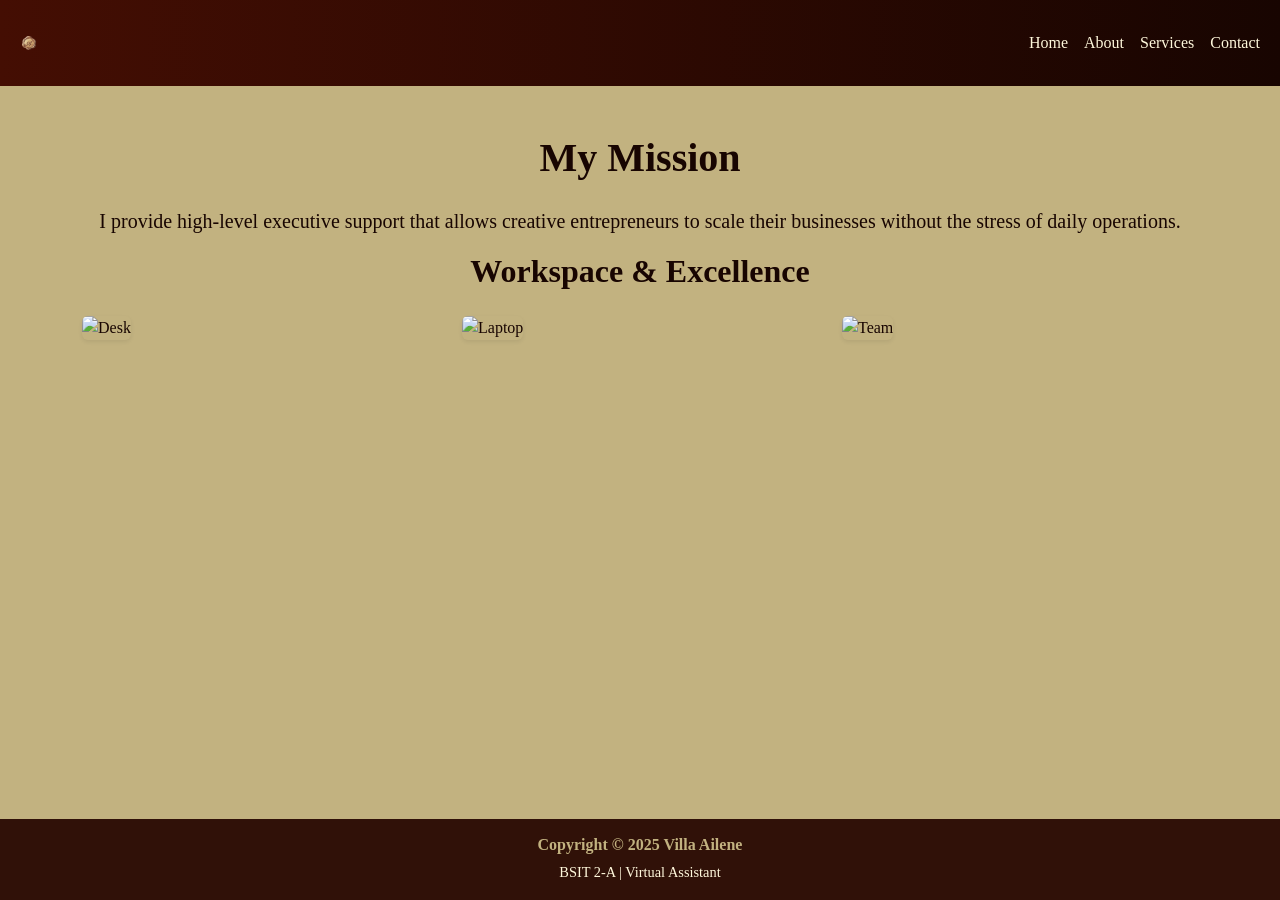
==== about.html @ b61763fe "Add files via upload" ====
<!DOCTYPE html>
<html lang="en">
<head>
    <meta name="viewport" content="width=device-width, initial-scale=1.0">
    <meta charset="UTF-8">
    <title>About Us - Villa Ailene</title>
    <link href="https://cdn.jsdelivr.net/npm/bootstrap@5.3.0/dist/css/bootstrap.min.css" rel="stylesheet">
    <link href="style.css" rel="stylesheet">
</head>
<body>
    <!-- Navbar -->
<nav class="navbar navbar-expand-lg navbar-dark bg-primary">
  <div class="container-fluid">
    <a class="navbar-brand fw-bold" href="index.html">
      <img src="logo.png" alt="Ailene Logo" class="logo-img">
    </a>
    <button class="navbar-toggler" type="button" data-bs-toggle="collapse" 
            data-bs-target="#navbarNav" aria-controls="navbarNav" aria-expanded="false" 
            aria-label="Toggle navigation">
      <span class="navbar-toggler-icon"></span>
    </button>
    <div class="collapse navbar-collapse" id="navbarNav">
      <ul class="navbar-nav ms-auto">
        <li class="nav-item"><a class="nav-link active" href="index.html">Home</a></li>
        <li class="nav-item"><a class="nav-link" href="about.html">About</a></li>
        <li class="nav-item"><a class="nav-link" href="services.html">Services</a></li>
        <li class="nav-item"><a class="nav-link" href="contact.html">Contact</a></li>
      </ul>
    </div>
  </div>
</nav>

    <div class="app-wrapper py-5">
        <div class="container">
            <h1 class="text-center fw-bold mb-4">My Mission</h1>
            <p class="text-center lead">I provide high-level executive support that allows creative entrepreneurs to scale their businesses without the stress of daily operations.</p>
            
            <h2 class="text-center fw-bold mb-4">Workspace & Excellence</h2>
            <div class="row g-4">
                <div class="col-md-4">
                    <img src="https://images.unsplash.com/photo-1499750310107-5fef28a66643?auto=format&fit=crop&q=80&w=400" class="img-fluid rounded shadow-sm" alt="Desk">
                </div>
                <div class="col-md-4">
                    <img src="https://images.unsplash.com/photo-1486312338219-ce68d2c6f44d?auto=format&fit=crop&q=80&w=400" class="img-fluid rounded shadow-sm" alt="Laptop">
                </div>
                <div class="col-md-4">
                    <img src="https://images.unsplash.com/photo-1522202176988-66273c2fd55f?auto=format&fit=crop&q=80&w=400" class="img-fluid rounded shadow-sm" alt="Team">
                </div>
            </div>
        </div>
    </div>

    <!-- Footer -->
    <footer class="footer mt-auto py-3 bg-dark text-white text-center">
        <div class="container">
            <h5 class="fw-bold">Copyright &copy; 2025 Villa Ailene</h5>
            <p class="mb-0">BSIT 2-A | Virtual Assistant </p>
        </div>
    </footer>
</body>
<script src="https://cdn.jsdelivr.net/npm/bootstrap@5.3.0/dist/js/bootstrap.bundle.min.js"></script>
</html>
---- style.css ----
/* 🔹 GENERAL STYLES */
body {
    font-family: 'Poppins';
    margin: 0;
    display: flex;
    flex-direction: column;
    min-height: 100vh;
    padding: 0;  
    background: #C2B280; 
    color: #180501;
}

/* 🔹 NAVBAR */
.navbar {
    background: linear-gradient(90deg, #440E03, #180501);
}
.navbar-brand {
    font-family: 'Merriweather';
    color: #C2B280  !important;
    font-size: 1.5rem;
}
.nav-link {
    color: #FFF8DC  !important;
    transition: color 0.3s ease;
}
.nav-link:hover {
    color: #C2B280  !important;
}

/* Logo image inside navbar */
.navbar-brand img {
  height: 100%;        /* controls vertical size */
  width: auto;         /* keeps proportions */
  max-height: 60px;
  display: block;
  margin-right: 8px;   /* spacing from nav links */
  border-radius: 6px;  /* optional: rounded corners */
}

/* Adjust for smaller screens */
@media (max-width: 768px) {
  .navbar-brand img {
    height: 30px;      /* smaller logo on mobile */
  }
}


/* 🔹 HERO SECTION (used in index.html) */
.hero {
    height: 90vh;
    background: linear-gradient(rgba(68, 14, 3, 0.8), rgba(24, 5, 1, 0.9)),
                url('https://images.unsplash.com/photo-1498050108023-c5249f4df085?auto=format&fit=crop&q=80&w=1600') no-repeat center center/cover;
}
.hero h1, .hero p {

    color: #C2B280;
}
/* 🔹 Explore Services Button */
.btn-light {
    background-color: #C2B280; /* Beige background */
    color: #440E03;            /* Dark brown text */
    font-weight: bold;
    border-radius: 30px;
    padding: 12px 25px;
    transition: all 0.3s ease;
}

.btn-light:hover {
    background-color: #440E03; /* Dark brown hover */
    color: #FFF8DC;            /* Cream text */
}

/* 🔹 GLASS CARD (used in forms and services) */
.glass-card {
    background: rgba(194, 178, 128, 0.2); /* Transparent beige overlay (#C2B280) */
    border-radius: 15px;
    backdrop-filter: blur(10px);
    box-shadow: 0 4px 20px rgba(24, 5, 1, 0.3); /* Shadow using darkest brown (#180501) */
    transition: transform 0.3s ease, box-shadow 0.3s ease;
}
.glass-card:hover {
    transform: translateY(-8px);
    box-shadow: 0 8px 30px rgba(68, 14, 3, 0.5); /* Shadow using deep brown (#440E03) */
}

/* 🔹 SERVICE IMAGES */
.service-img {
    width: 80px;
    max-height: 80px;
    object-fit: cover;
    border-radius: 10px;
    border: 2px solid #C2B280; /* Beige border */
}

/* 🔹 SOCIAL ICONS */
.icons a {
    font-size: 2rem;
    margin: 0 10px;
    color: #440E03; /* Deep brown icons */
    transition: color 0.3s ease;
}
.icons a:hover {
    color: #C2B280; /* Beige hover */
}

.calendar-img {
    width: 100%;
    max-height: 300px;
    object-fit: cover;
    border-radius: 10px;
    border: 2px solid #C2B280; /* Beige border */
}
.email-page {
    background-color: #C2B280;
    color: #180501;
}
.email-page h1 {
    font-weight: 800;
    color: #1f2d3d;
}

.email-page p {
    color: #555;
    line-height: 1.6;
}
.email-page .card {
    border: none;
    border-radius: 18px;
    padding: 25px;
    background: #ffffff;
    box-shadow: 0 8px 25px rgba(0,0,0,0.08);
    transition: all 0.3s ease;
}

.email-page .card:hover {
    transform: translateY(-4px);
    box-shadow: 0 12px 35px rgba(0,0,0,0.12);
}
.email-page h3 {
    font-weight: 700;
    margin-bottom: 15px;
    color: #0d6efd;
}

.email-page p.text-muted {
    font-size: 0.9rem;
}
.email-page img {
    width: 100%;
    max-width: 100%;
    border-radius: 15px;
    transition: 0.3s ease;
    margin-top: 10px;
}

.email-page img:hover {
    transform: scale(1.02);
    box-shadow: 0 10px 25px rgba(0,0,0,0.2);
}

.email-page .img-caption {
    font-size: 0.85rem;
    color: #777;
    margin-top: 10px;
}

.email-page .email-sample {
    background: #d28941;
    padding: 15px;
    border-left: 5px solid #0d6efd;
    border-radius: 10px;
    margin-bottom: 15px;
}
.email-page .btn-primary {
    border-radius: 25px;
    padding: 10px 22px;
    transition: 0.3s ease;
}

.email-page .btn-primary:hover {
    transform: translateY(-2px);
}
.email-page .tools {
    font-size: 0.95rem;
    color: #444;
}
.email-page .container {
    padding-top: 30px;
    padding-bottom: 30px;
}
/* 🔹 Send Message Button */
.btn-primary {
    background-color: #C2B280; /* Beige background */
    color: #440E03;            /* Dark brown text */
    font-weight: bold;
    border-radius: 30px;
    padding: 12px 25px;
    border: none;
    transition: all 0.3s ease;
}

.btn-primary:hover {
    background-color: #440E03; /* Dark brown hover */
    color: #FFF8DC;            /* Cream text */
}



/* 🔹 FOOTER */
.footer {
    background-color: #301108 !important; /* Deep brown background */
    color: #FFF8DC !important;            /* Cream text color */
    text-align: center;
    padding: 20px 0;
}

/* Footer heading */
.footer h5 {
    font-size: 1rem;
    font-weight: bold;
    color: #C2B280; /* Beige accent */
}

/* Footer paragraph */
.footer p {
    font-size: 0.9rem;
    margin: 0;
    color: #FFF8DC; /* Cream text */  
}
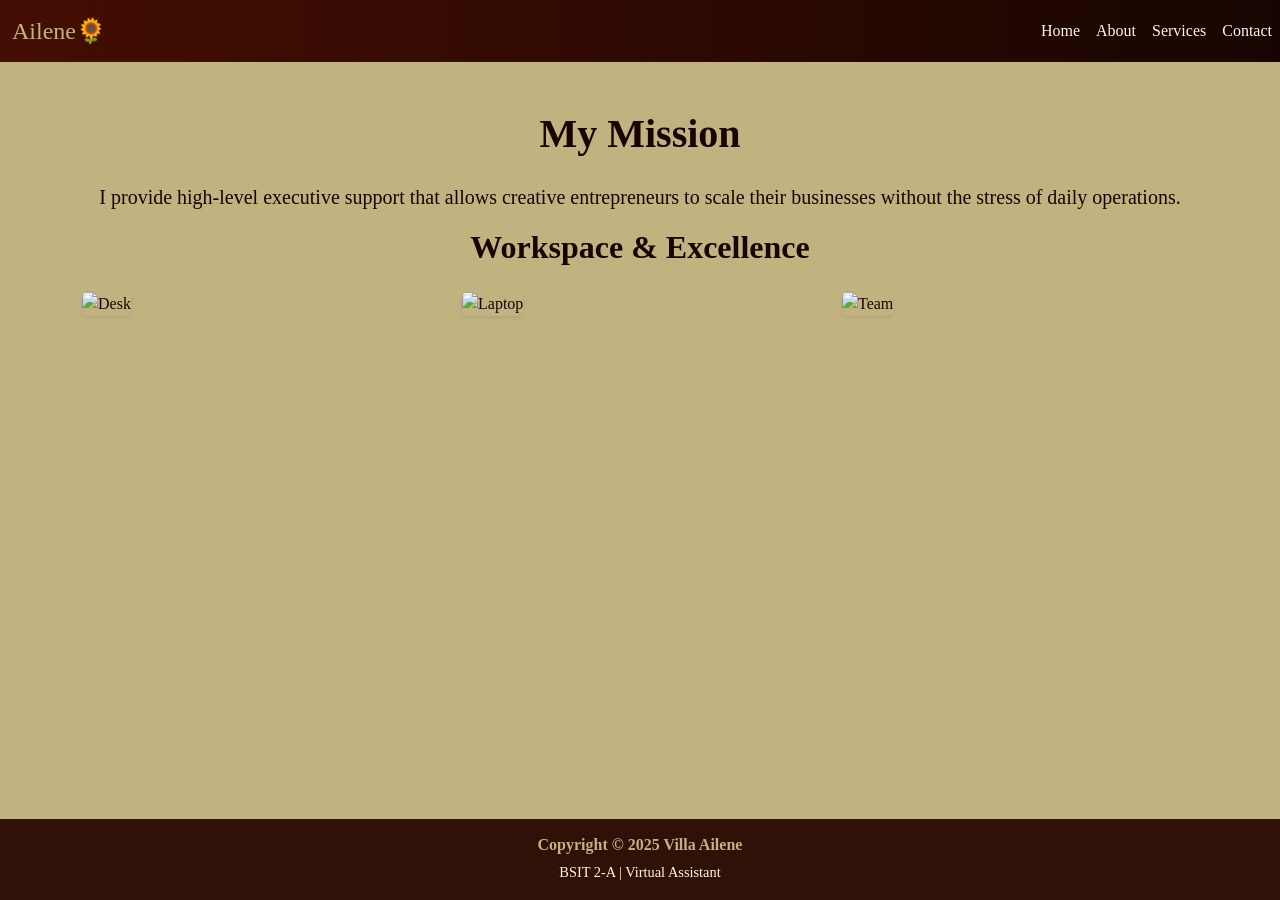
==== commit 4c9983cf: "Update about.html" ====
--- a/about.html
+++ b/about.html
@@ -8,12 +8,13 @@
     <link href="style.css" rel="stylesheet">
 </head>
 <body>
-    <!-- Navbar -->
+   <!-- Navbar -->
 <nav class="navbar navbar-expand-lg navbar-dark bg-primary">
   <div class="container-fluid">
-    <a class="navbar-brand fw-bold" href="index.html">
-      <img src="logo.png" alt="Ailene Logo" class="logo-img">
+    <a class="navbar-brand d-flex align-items-center" href="index.html">
+      <span class="brand-text">Ailene🌻</span>
     </a>
+  </div>
     <button class="navbar-toggler" type="button" data-bs-toggle="collapse" 
             data-bs-target="#navbarNav" aria-controls="navbarNav" aria-expanded="false" 
             aria-label="Toggle navigation">
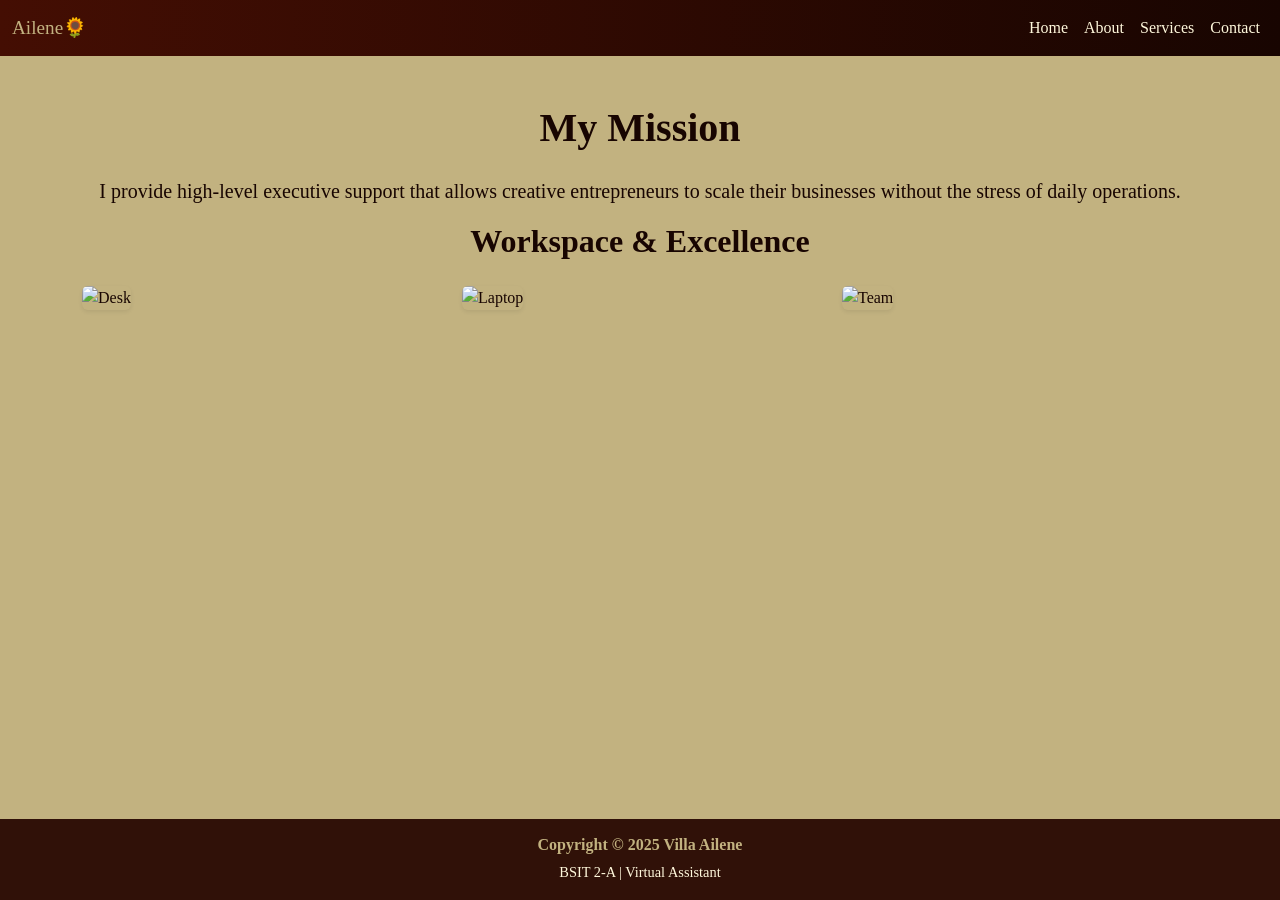
==== commit d3799e46: "Update about.html" ====
--- a/about.html
+++ b/about.html
@@ -11,15 +11,19 @@
    <!-- Navbar -->
 <nav class="navbar navbar-expand-lg navbar-dark bg-primary">
   <div class="container-fluid">
-    <a class="navbar-brand d-flex align-items-center" href="index.html">
-      <span class="brand-text">Ailene🌻</span>
+    <!-- Text Logo -->
+    <a class="navbar-brand" href="index.html">
+      Ailene🌻
     </a>
-  </div>
+
+    <!-- Toggler -->
     <button class="navbar-toggler" type="button" data-bs-toggle="collapse" 
             data-bs-target="#navbarNav" aria-controls="navbarNav" aria-expanded="false" 
             aria-label="Toggle navigation">
       <span class="navbar-toggler-icon"></span>
     </button>
+
+    <!-- Menu aligned right -->
     <div class="collapse navbar-collapse" id="navbarNav">
       <ul class="navbar-nav ms-auto">
         <li class="nav-item"><a class="nav-link active" href="index.html">Home</a></li>
--- a/style.css
+++ b/style.css
@@ -17,7 +17,7 @@
 .navbar-brand {
     font-family: 'Merriweather';
     color: #C2B280  !important;
-    font-size: 1.5rem;
+    font-size: 1.2rem;
 }
 .nav-link {
     color: #FFF8DC  !important;
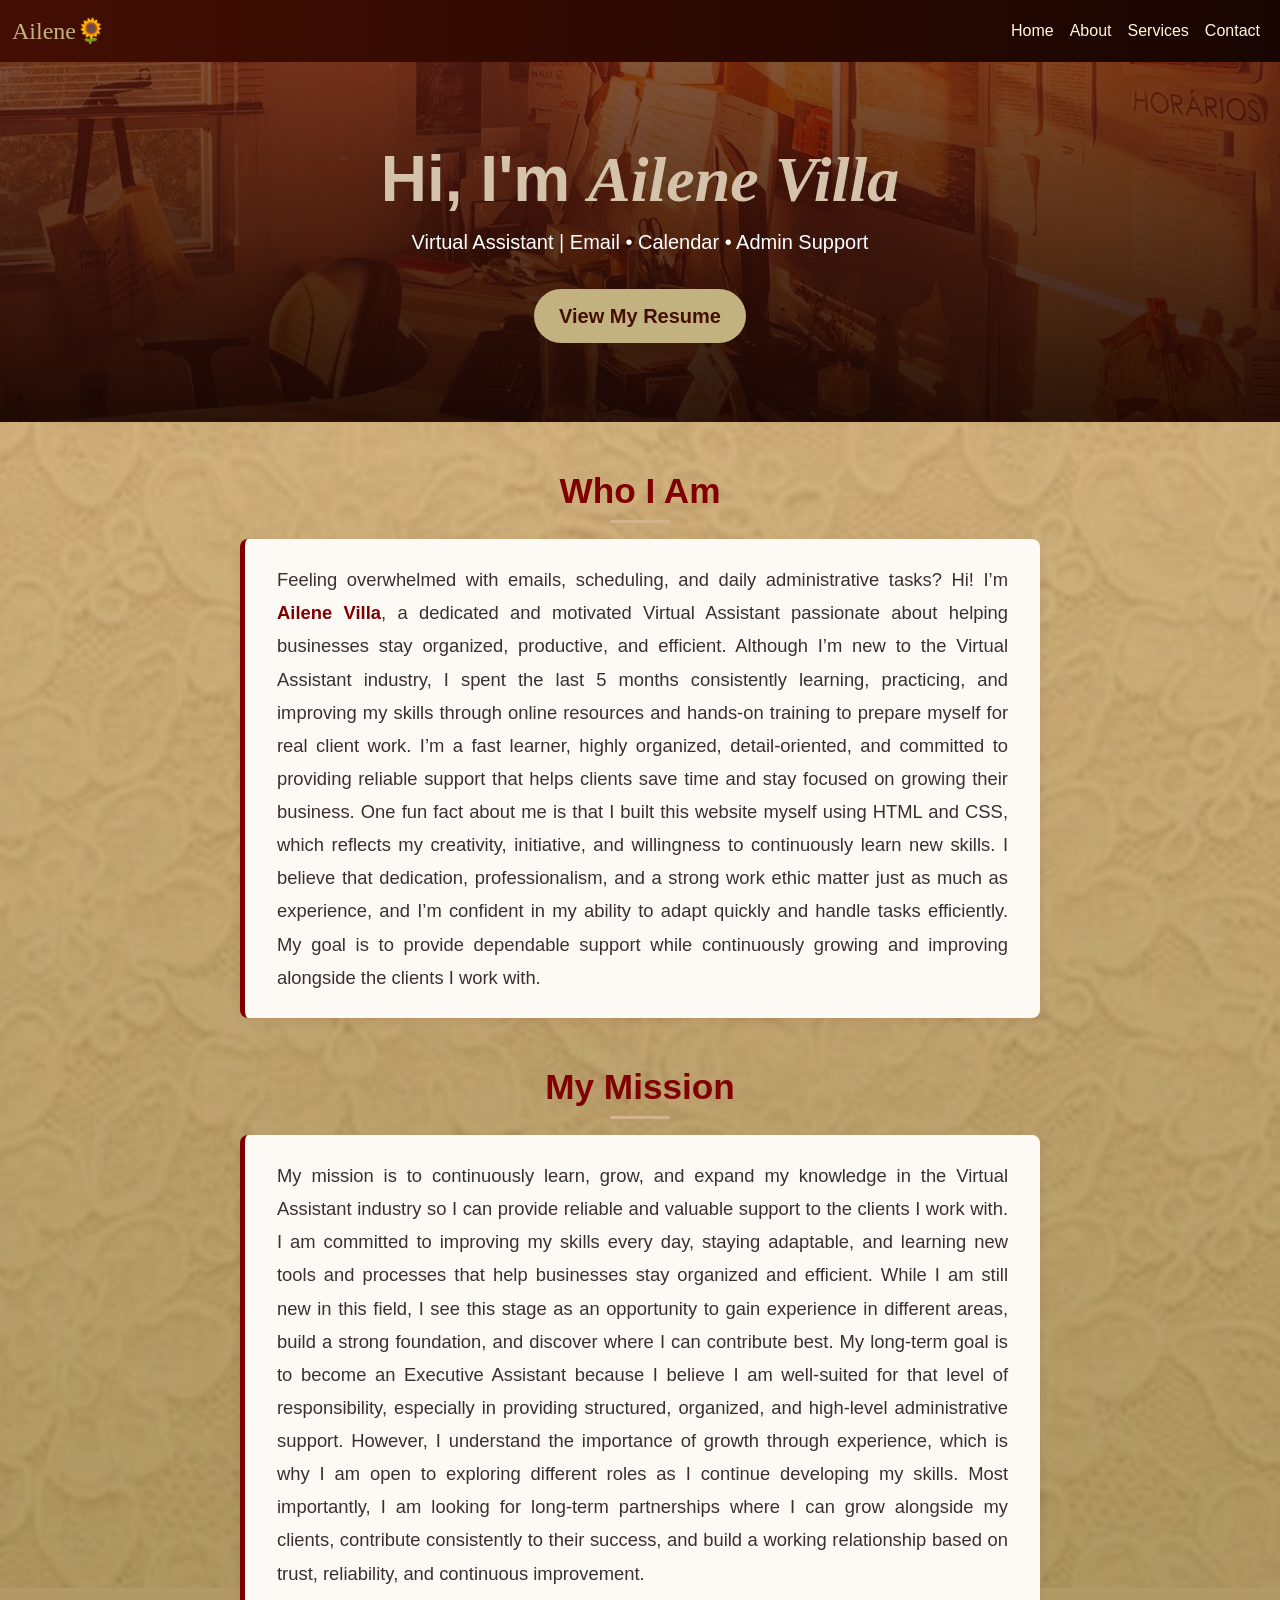
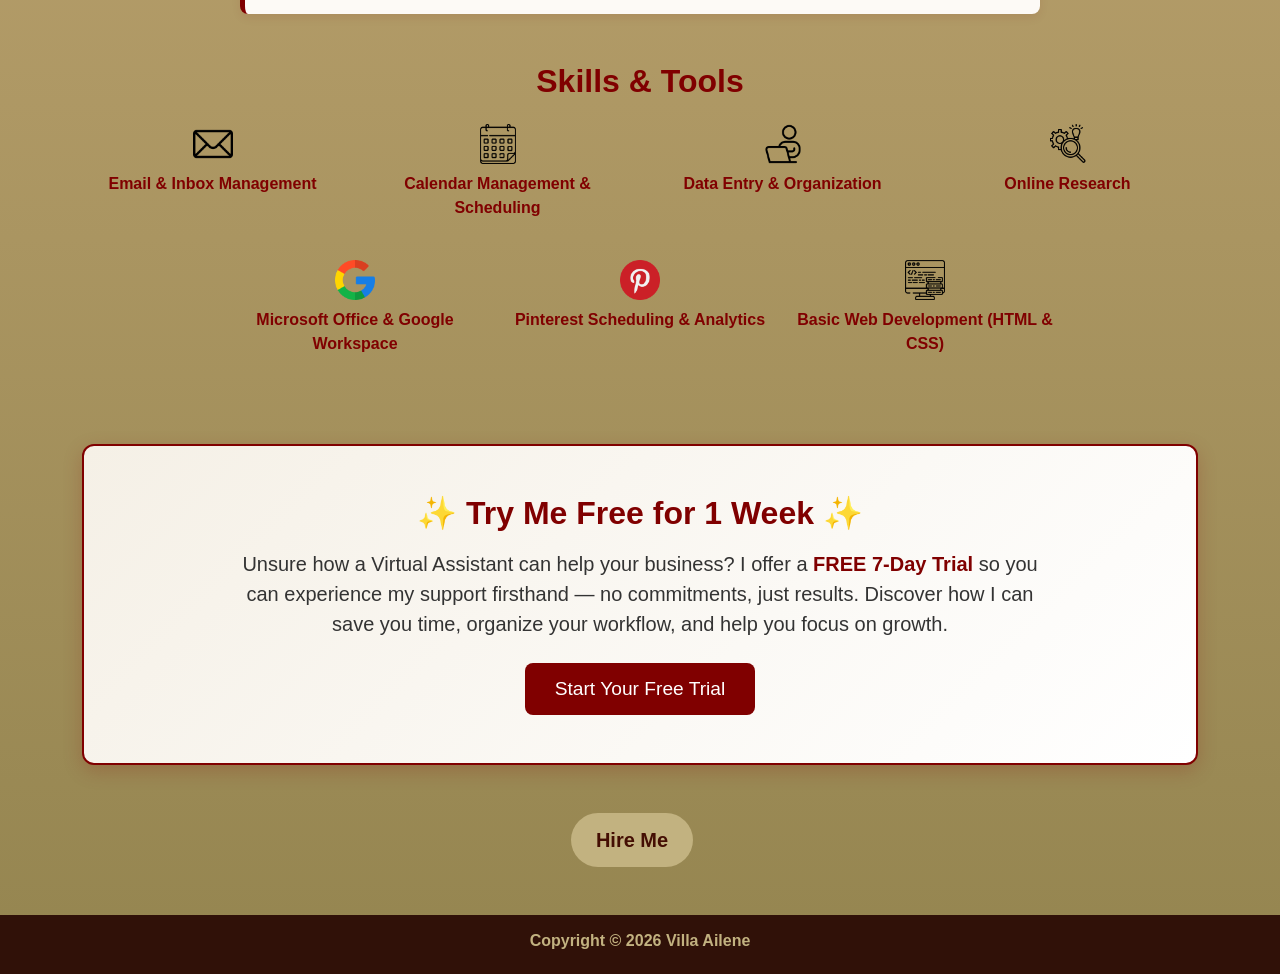
==== commit 3360ccf9: "Add files via upload" ====
--- a/about.html
+++ b/about.html
@@ -1,29 +1,25 @@
 <!DOCTYPE html>
 <html lang="en">
 <head>
-    <meta name="viewport" content="width=device-width, initial-scale=1.0">
-    <meta charset="UTF-8">
-    <title>About Us - Villa Ailene</title>
-    <link href="https://cdn.jsdelivr.net/npm/bootstrap@5.3.0/dist/css/bootstrap.min.css" rel="stylesheet">
-    <link href="style.css" rel="stylesheet">
+  <meta charset="UTF-8">  
+  <meta name="viewport" content="width=device-width, initial-scale=1.0">
+  <title>Villa Ailene | About</title>
+  <link href="https://cdn.jsdelivr.net/npm/bootstrap@5.3.0/dist/css/bootstrap.min.css" rel="stylesheet">
+  <link href="style.css" rel="stylesheet">
 </head>
 <body>
-   <!-- Navbar -->
+
+<!-- Navbar -->
 <nav class="navbar navbar-expand-lg navbar-dark bg-primary">
   <div class="container-fluid">
-    <!-- Text Logo -->
-    <a class="navbar-brand" href="index.html">
-      Ailene🌻
+    <a class="navbar-brand d-flex align-items-center" href="index.html">
+      <span class="brand-text">Ailene🌻</span>
     </a>
-
-    <!-- Toggler -->
     <button class="navbar-toggler" type="button" data-bs-toggle="collapse" 
             data-bs-target="#navbarNav" aria-controls="navbarNav" aria-expanded="false" 
             aria-label="Toggle navigation">
       <span class="navbar-toggler-icon"></span>
     </button>
-
-    <!-- Menu aligned right -->
     <div class="collapse navbar-collapse" id="navbarNav">
       <ul class="navbar-nav ms-auto">
         <li class="nav-item"><a class="nav-link active" href="index.html">Home</a></li>
@@ -35,33 +31,131 @@
   </div>
 </nav>
 
-    <div class="app-wrapper py-5">
-        <div class="container">
-            <h1 class="text-center fw-bold mb-4">My Mission</h1>
-            <p class="text-center lead">I provide high-level executive support that allows creative entrepreneurs to scale their businesses without the stress of daily operations.</p>
-            
-            <h2 class="text-center fw-bold mb-4">Workspace & Excellence</h2>
-            <div class="row g-4">
-                <div class="col-md-4">
-                    <img src="https://images.unsplash.com/photo-1499750310107-5fef28a66643?auto=format&fit=crop&q=80&w=400" class="img-fluid rounded shadow-sm" alt="Desk">
-                </div>
-                <div class="col-md-4">
-                    <img src="https://images.unsplash.com/photo-1486312338219-ce68d2c6f44d?auto=format&fit=crop&q=80&w=400" class="img-fluid rounded shadow-sm" alt="Laptop">
-                </div>
-                <div class="col-md-4">
-                    <img src="https://images.unsplash.com/photo-1522202176988-66273c2fd55f?auto=format&fit=crop&q=80&w=400" class="img-fluid rounded shadow-sm" alt="Team">
-                </div>
-            </div>
-        </div>
+<!-- Hero Section -->
+<header class="hero-section d-flex align-items-center justify-content-center text-center">
+  <div class="overlay p-5">
+    <h1 class="fw-bold highlight">Hi, I'm <span class="italic">Ailene Villa</span></h1>
+    <p class="lead">Virtual Assistant | Email • Calendar • Admin Support</p>
+    <a href="resume.html" class="btn btn-primary btn-lg mt-3">View My Resume</a>
+  </div>
+</header>
+
+<div class="container text-center">
+
+  <!-- WHO I AM -->
+  <section class="about-section my-5">
+    <h2 class="fw-bold highlight">Who I Am</h2>
+    <p class="lead">
+        Feeling overwhelmed with emails, scheduling, and daily administrative tasks? 
+      Hi! I’m <span class="highlight">Ailene Villa</span>, a dedicated and motivated Virtual Assistant passionate 
+      about helping businesses stay organized, productive, and efficient. Although I’m new to the Virtual Assistant industry,
+       I spent the last 5 months consistently learning, practicing, and improving my skills through online resources and hands-on 
+       training to prepare myself for real client work. I’m a fast learner, highly organized, detail-oriented, and committed to providing 
+       reliable support that helps clients save time and stay focused on growing their business. One fun fact about me is that 
+       I built this website myself using HTML and CSS, which reflects my creativity, initiative, and willingness to continuously 
+       learn new skills. I believe that dedication, professionalism, and a strong work ethic matter just as much as experience, 
+       and I’m confident in my ability to adapt quickly and handle tasks efficiently.
+       My goal is to provide dependable support while continuously growing and improving alongside the clients I work with.
+    </p>
+  </section>
+
+  <!-- MY MISSION -->
+  <section class="mission my-5">
+    <h2 class="fw-bold highlight">My Mission</h2>
+    <p class="lead">
+      My mission is to continuously learn, grow, and expand my knowledge in the Virtual Assistant industry so I can provide reliable and valuable support to the clients I work with. I am committed to improving my skills every day, staying adaptable, and learning new tools and processes that help businesses stay organized and efficient. While I am still new in this field, I see this stage as an opportunity to gain experience in different areas, build a strong foundation, and discover where I can contribute best.
+
+My long-term goal is to become an Executive Assistant because I believe I am well-suited for that level of responsibility, especially in providing structured, organized, and high-level administrative support. However, I understand the importance of growth through experience, which is why I am open to exploring different roles as I continue developing my skills.
+
+Most importantly, I am looking for long-term partnerships where I can grow alongside my clients, contribute consistently to their success, and build a working relationship based on trust, reliability, and continuous improvement.
+    </p>
+  </section>
+
+ <!-- SKILLS & TOOLS WITH ICONS -->
+<section class="skills my-5">
+  <h2 class="fw-bold highlight">Skills & Tools</h2>
+  <div class="row justify-content-center mt-4">
+
+    <!-- Email Management -->
+    <div class="col-md-3 mb-4">
+      <img src="email.png" alt="Email Icon" class="mb-2" width="40">
+      <p><span class="highlight">Email & Inbox Management</span></p>
     </div>
+
+    <!-- Calendar Management -->
+    <div class="col-md-3 mb-4">
+      <img src="calendar.png" alt="Calendar Icon" class="mb-2" width="40">
+      <p><span class="highlight">Calendar Management & Scheduling</span></p>
+    </div>
+
+    <!-- Data Entry -->
+    <div class="col-md-3 mb-4">
+      <img src="working.png" alt="Data Entry Icon" class="mb-2" width="40">
+      <p><span class="highlight">Data Entry & Organization</span></p>
+    </div>
+
+    <!-- Online Research -->
+    <div class="col-md-3 mb-4">
+      <img src="research.png" alt="Research Icon" class="mb-2" width="40">
+      <p><span class="highlight">Online Research</span></p>
+    </div>
+
+    <!-- Microsoft Office & Google Workspace -->
+    <div class="col-md-3 mb-4">
+      <img src="google.png" alt="Google Workspace Icon" class="mb-2" width="40">
+      <p><span class="highlight">Microsoft Office & Google Workspace</span></p>
+    </div>
+
+    <!-- Pinterest (Bonus Skill) -->
+    <div class="col-md-3 mb-4">
+      <img src="pinterest.png" alt="Pinterest Icon" class="mb-2" width="40">
+      <p><span class="highlight">Pinterest Scheduling & Analytics</span></p>
+    </div>
+
+     <!-- Web Development -->
+    <div class="col-md-3 mb-4">
+      <img src="coding.png" alt="Coding Icon" class="mb-2" width="40">
+      <p><span class="highlight">Basic Web Development (HTML & CSS)</span></p>
+    </div>
+
+  </div>
+</section>
+
+<!-- FREE TRIAL SECTION -->
+<section class="free-trial my-5 py-5 bg-light text-center">
+  <div class="container">
+    <h2 class="fw-bold highlight">✨ Try Me Free for 1 Week ✨</h2>
+    <p class="lead mt-3">
+      Unsure how a Virtual Assistant can help your business? 
+      I offer a <span class="highlight">FREE 7-Day Trial</span> so you can experience 
+      my support firsthand — no commitments, just results. 
+      Discover how I can save you time, organize your workflow, 
+      and help you focus on growth.
+    </p>
+    <a href="contact.html" class="btn btn-success btn-lg mt-4">
+      Start Your Free Trial
+    </a>
+  </div>
+</section>
+
+
+
+  <!-- CALL TO ACTION -->
+  <div class="text-center my-5">
+    <a href="https://www.linkedin.com/in/ailene-villa" target="_blank" class="btn btn-primary btn-lg me-3">
+      Hire Me
+    </a>
+  </div>
+
+</div>
 
     <!-- Footer -->
     <footer class="footer mt-auto py-3 bg-dark text-white text-center">
         <div class="container">
-            <h5 class="fw-bold">Copyright &copy; 2025 Villa Ailene</h5>
-            <p class="mb-0">BSIT 2-A | Virtual Assistant </p>
+            <h5 class="fw-bold">Copyright &copy; 2026 Villa Ailene</h5>
         </div>
     </footer>
+
+    <script src="https://cdn.jsdelivr.net/npm/bootstrap@5.3.0/dist/js/bootstrap.bundle.min.js"></script>
 </body>
-<script src="https://cdn.jsdelivr.net/npm/bootstrap@5.3.0/dist/js/bootstrap.bundle.min.js"></script>
 </html>
--- a/style.css
+++ b/style.css
@@ -1,13 +1,17 @@
-/* 🔹 GENERAL STYLES */
+/* 🔹 GENERAL BODY STYLES */
 body {
-    font-family: 'Poppins';
-    margin: 0;
-    display: flex;
-    flex-direction: column;
-    min-height: 100vh;
-    padding: 0;  
-    background: #C2B280; 
-    color: #180501;
+  font-family: 'Poppins', sans-serif;
+  margin: 0;
+  display: flex;
+  flex-direction: column;
+  min-height: 100vh;
+  padding: 0;
+  color: #180501;
+
+  /* Background image with overlay */
+  background: linear-gradient(rgba(195, 127, 32, 0.512), rgba(103, 81, 5, 0.7)),
+              url('flowers.jpg') no-repeat center center fixed;
+  background-size: cover;
 }
 
 /* 🔹 NAVBAR */
@@ -17,7 +21,7 @@
 .navbar-brand {
     font-family: 'Merriweather';
     color: #C2B280  !important;
-    font-size: 1.2rem;
+    font-size: 1.5rem;
 }
 .nav-link {
     color: #FFF8DC  !important;
@@ -55,6 +59,143 @@
 
     color: #C2B280;
 }
+
+/* Two font colors */
+body {
+  color: #333; /* normal text */
+  font-family: 'Segoe UI', sans-serif;
+}
+
+.highlight {
+  color: #6D2932; /* maroon highlight */
+  font-weight: bold;
+}
+
+.hero-section {
+  height: 40vh; /* full hero height */
+   background: linear-gradient(rgba(87, 19, 5, 0.673), rgba(24, 5, 1, 0.9)),
+                url('image-2.jpg') no-repeat center center/cover;
+  position: relative;
+  color: #fff; /* text color */
+}
+
+.hero-section h1 {
+  font-size: clamp(2rem, 5vw, 4rem);
+  font-weight: 700;
+  color: #d5c2aa; /* cream text for contrast */
+}
+
+.italic {
+  font-style: italic;
+  font-family: 'Georgia', serif;
+}
+
+/* General highlight styling */
+.highlight {
+  color: #800000; /* Maroon accent */
+  font-weight: bold;
+}
+
+/* Section headings */
+.about-section h2,
+.mission h2 {
+  font-size: 2.2rem;
+  color: #800000;
+  margin-bottom: 1rem;
+  position: relative;
+}
+
+.about-section h2::after,
+.mission h2::after {
+  content: "";
+  display: block;
+  width: 60px;
+  height: 3px;
+  background-color: #d2b48c; /* Warm beige underline */
+  margin: 0.5rem auto;
+  border-radius: 2px;
+}
+
+/* Paragraph styling */
+.about-section p.lead,
+.mission p.lead {
+  text-align: justify;
+  font-size: 1.15rem;
+  line-height: 1.8;
+  color: #3c2f2f; /* softer dark brown */
+  max-width: 800px;
+  margin: 0 auto 2rem auto;
+  padding: 1.5rem 2rem;
+  background: #fdfaf6; /* soft beige background */
+  border-left: 5px solid #800000; /* maroon accent line */
+  border-radius: 8px;
+  box-shadow: 0 4px 10px rgba(128, 0, 0, 0.08);
+  transition: transform 0.3s ease, box-shadow 0.3s ease;
+}
+
+.about-section p.lead:hover,
+.mission p.lead:hover {
+  transform: translateY(-3px);
+  box-shadow: 0 6px 14px rgba(128, 0, 0, 0.15);
+}
+
+
+.about-section p.lead,
+.mission p.lead {
+  text-align: justify;
+}
+
+/* Free Trial Section */
+.free-trial {
+  background: linear-gradient(135deg, #f5f0e6, #fff); /* soft beige gradient */
+  border: 2px solid #800000; /* maroon border */
+  border-radius: 12px;
+  box-shadow: 0 6px 20px rgba(128, 0, 0, 0.2); /* subtle maroon glow */
+  transition: transform 0.3s ease, box-shadow 0.3s ease;
+}
+
+.free-trial:hover {
+  transform: translateY(-5px);
+  box-shadow: 0 10px 25px rgba(128, 0, 0, 0.3);
+}
+
+.free-trial h2 {
+  color: #800000; /* maroon headline */
+  font-size: 2rem;
+}
+
+.free-trial p {
+  color: #333;
+  max-width: 800px;
+  margin: 0 auto;
+}
+
+.free-trial .btn-success {
+  background-color: #800000; /* maroon button */
+  border: none;
+  padding: 12px 30px;
+  font-size: 1.2rem;
+  border-radius: 8px;
+  transition: background-color 0.3s ease, transform 0.2s ease;
+}
+
+.free-trial .btn-success:hover {
+  background-color: #a83232; /* lighter maroon on hover */
+  transform: scale(1.05);
+}
+
+
+/* Skills section icons */
+.skills img {
+  transition: transform 0.3s ease, filter 0.3s ease;
+}
+
+.skills img:hover {
+  transform: scale(1.15);
+  filter: drop-shadow(0 0 6px #800000);
+}
+
+
 /* 🔹 Explore Services Button */
 .btn-light {
     background-color: #C2B280; /* Beige background */
@@ -110,84 +251,448 @@
     border-radius: 10px;
     border: 2px solid #C2B280; /* Beige border */
 }
+
+
+/* 🔹 FOOTER */
+.footer {
+    background-color: #301108 !important; /* Deep brown background */
+    color: #FFF8DC !important;            /* Cream text color */
+    text-align: center;
+    padding: 20px 0;
+}
+
+/* Footer heading */
+.footer h5 {
+    font-size: 1rem;
+    font-weight: bold;
+    color: #C2B280; /* Beige accent */
+}
+
+/* Footer paragraph */
+.footer p {
+    font-size: 0.9rem;
+    margin: 0;
+    color: #FFF8DC; /* Cream text */  
+}
+
+    
+/* 🔹 NAVBAR */
+.navbar {
+    background: linear-gradient(90deg, #440E03, #180501);
+}
+.navbar-brand {
+    font-family: 'Merriweather';
+    color: #C2B280  !important;
+    font-size: 1.5rem;
+}
+.nav-link {
+    color: #FFF8DC  !important;
+    transition: color 0.3s ease;
+}
+.nav-link:hover {
+    color: #C2B280  !important;
+}
+
+/* Logo image inside navbar */
+.navbar-brand img {
+  height: 100%;        /* controls vertical size */
+  width: auto;         /* keeps proportions */
+  max-height: 60px;
+  display: block;
+  margin-right: 8px;   /* spacing from nav links */
+  border-radius: 6px;  /* optional: rounded corners */
+}
+
+/* Adjust for smaller screens */
+@media (max-width: 768px) {
+  .navbar-brand img {
+    height: 30px;      /* smaller logo on mobile */
+  }
+}
+
+
+/* 🔹 HERO SECTION (used in index.html) */
+.hero {
+    height: 90vh;
+    background: linear-gradient(rgba(68, 14, 3, 0.8), rgba(24, 5, 1, 0.9)),
+                url('https://images.unsplash.com/photo-1498050108023-c5249f4df085?auto=format&fit=crop&q=80&w=1600') no-repeat center center/cover;
+}
+.hero h1, .hero p {
+
+    color: #C2B280;
+}
+
+/* Two font colors */
+body {
+  color: #333; /* normal text */
+  font-family: 'Segoe UI', sans-serif;
+}
+
+.highlight {
+  color: #6D2932; /* maroon highlight */
+  font-weight: bold;
+}
+
+.hero-section {
+  height: 40vh; /* full hero height */
+   background: linear-gradient(rgba(87, 19, 5, 0.673), rgba(24, 5, 1, 0.9)),
+                url('image-2.jpg') no-repeat center center/cover;
+  position: relative;
+  color: #fff; /* text color */
+}
+
+.hero-section h1 {
+  font-size: clamp(2rem, 5vw, 4rem);
+  font-weight: 700;
+  color: #d5c2aa; /* cream text for contrast */
+}
+
+.italic {
+  font-style: italic;
+  font-family: 'Georgia', serif;
+}
+
+/* General highlight styling */
+.highlight {
+  color: #800000; /* Maroon accent */
+  font-weight: bold;
+}
+
+/* Section headings */
+.about-section h2,
+.mission h2 {
+  font-size: 2.2rem;
+  color: #800000;
+  margin-bottom: 1rem;
+  position: relative;
+}
+
+.about-section h2::after,
+.mission h2::after {
+  content: "";
+  display: block;
+  width: 60px;
+  height: 3px;
+  background-color: #d2b48c; /* Warm beige underline */
+  margin: 0.5rem auto;
+  border-radius: 2px;
+}
+
+/* Paragraph styling */
+.about-section p.lead,
+.mission p.lead {
+  text-align: justify;
+  font-size: 1.15rem;
+  line-height: 1.8;
+  color: #3c2f2f; /* softer dark brown */
+  max-width: 800px;
+  margin: 0 auto 2rem auto;
+  padding: 1.5rem 2rem;
+  background: #fdfaf6; /* soft beige background */
+  border-left: 5px solid #800000; /* maroon accent line */
+  border-radius: 8px;
+  box-shadow: 0 4px 10px rgba(128, 0, 0, 0.08);
+  transition: transform 0.3s ease, box-shadow 0.3s ease;
+}
+
+.about-section p.lead:hover,
+.mission p.lead:hover {
+  transform: translateY(-3px);
+  box-shadow: 0 6px 14px rgba(128, 0, 0, 0.15);
+}
+
+
+.about-section p.lead,
+.mission p.lead {
+  text-align: justify;
+}
+
+/* Free Trial Section */
+.free-trial {
+  background: linear-gradient(135deg, #f5f0e6, #fff); /* soft beige gradient */
+  border: 2px solid #800000; /* maroon border */
+  border-radius: 12px;
+  box-shadow: 0 6px 20px rgba(128, 0, 0, 0.2); /* subtle maroon glow */
+  transition: transform 0.3s ease, box-shadow 0.3s ease;
+}
+
+.free-trial:hover {
+  transform: translateY(-5px);
+  box-shadow: 0 10px 25px rgba(128, 0, 0, 0.3);
+}
+
+.free-trial h2 {
+  color: #800000; /* maroon headline */
+  font-size: 2rem;
+}
+
+.free-trial p {
+  color: #333;
+  max-width: 800px;
+  margin: 0 auto;
+}
+
+.free-trial .btn-success {
+  background-color: #800000; /* maroon button */
+  border: none;
+  padding: 12px 30px;
+  font-size: 1.2rem;
+  border-radius: 8px;
+  transition: background-color 0.3s ease, transform 0.2s ease;
+}
+
+.free-trial .btn-success:hover {
+  background-color: #a83232; /* lighter maroon on hover */
+  transform: scale(1.05);
+}
+
+
+/* Skills section icons */
+.skills img {
+  transition: transform 0.3s ease, filter 0.3s ease;
+}
+
+.skills img:hover {
+  transform: scale(1.15);
+  filter: drop-shadow(0 0 6px #800000);
+}
+
+
+/* 🔹 Explore Services Button */
+.btn-light {
+    background-color: #C2B280; /* Beige background */
+    color: #440E03;            /* Dark brown text */
+    font-weight: bold;
+    border-radius: 30px;
+    padding: 12px 25px;
+    transition: all 0.3s ease;
+}
+
+.btn-light:hover {
+    background-color: #440E03; /* Dark brown hover */
+    color: #FFF8DC;            /* Cream text */
+}
+
+/* 🔹 GLASS CARD (used in forms and services) */
+.glass-card {
+    background: rgba(194, 178, 128, 0.2); /* Transparent beige overlay (#C2B280) */
+    border-radius: 15px;
+    backdrop-filter: blur(10px);
+    box-shadow: 0 4px 20px rgba(24, 5, 1, 0.3); /* Shadow using darkest brown (#180501) */
+    transition: transform 0.3s ease, box-shadow 0.3s ease;
+}
+.glass-card:hover {
+    transform: translateY(-8px);
+    box-shadow: 0 8px 30px rgba(68, 14, 3, 0.5); /* Shadow using deep brown (#440E03) */
+}
+
+/* 🔹 SERVICE IMAGES */
+.service-img {
+    width: 80px;
+    max-height: 80px;
+    object-fit: cover;
+    border-radius: 10px;
+    border: 2px solid #C2B280; /* Beige border */
+}
+
+/* 🔹 SOCIAL ICONS */
+.icons a {
+    font-size: 2rem;
+    margin: 0 10px;
+    color: #440E03; /* Deep brown icons */
+    transition: color 0.3s ease;
+}
+.icons a:hover {
+    color: #C2B280; /* Beige hover */
+}
+/* 🔹 CALENDAR PAGE WRAPPER */
+.calendar-page {
+  color: #180501;
+  font-family: 'Poppins', sans-serif;
+  padding: 40px 20px;
+}
+
+/* Page heading */
+.calendar-page h1 {
+  font-weight: 800;
+  color: #561C24; /* deep maroon */
+  margin-bottom: 1rem;
+  text-align: center;
+}
+
+.calendar-page p {
+  color: #3c2f2f; /* softer dark brown */
+  line-height: 1.7;
+  text-align: center;
+  margin-bottom: 2rem;
+}
+
+/* 🔹 Calendar Intro Paragraph */
+.calendar-page .calendar-intro {
+  font-size: 1.15rem;                 /* slightly larger for emphasis */
+  line-height: 1.8;                   /* comfortable spacing */
+  color: #3c2f2f;                     /* soft dark brown for readability */
+  text-align: center;                 /* centered for balance */
+  max-width: 800px;
+  margin: 0 auto 2rem auto;           /* centered block with spacing */
+  padding: 10px 15px;
+  border-left: 4px solid #C2B280;     /* subtle beige accent line */
+  background: rgba(194, 178, 128, 0.08); /* very light beige tint */
+  border-radius: 6px;
+}
+
+/* 🔹 Calendar images */
+.calendar-page .calendar-img {
+  width: 100%;
+  max-width: 900px;
+  border-radius: 12px;
+  box-shadow: 0 6px 20px rgba(0,0,0,0.1);
+  transition: transform 0.3s ease, box-shadow 0.3s ease;
+}
+
+.calendar-page .calendar-img:hover {
+  transform: scale(1.02);
+  box-shadow: 0 10px 25px rgba(0,0,0,0.15);
+}
+
+/* 🔹 Section headings */
+.calendar-page h4 {
+  color: #800000; /* maroon accent */
+  font-weight: 700;
+  margin-top: 1.5rem;
+  margin-bottom: 1rem;
+}
+
+/* Lists */
+.calendar-page ul {
+  list-style: none;
+  padding-left: 0;
+}
+
+.calendar-page ul li {
+  background: #fdfaf6;
+  border-left: 5px solid #800000;
+  padding: 10px 15px;
+  margin-bottom: 8px;
+  border-radius: 8px;
+  box-shadow: 0 4px 10px rgba(128,0,0,0.08);
+  transition: transform 0.2s ease;
+}
+
+.calendar-page ul li:hover {
+  transform: translateX(5px);
+}
+
+/* 🔹 Back button */
+.calendar-page .btn-primary {
+  color: #180501;            /* dark brown text */
+  font-weight: bold;
+  border-radius: 30px;
+  padding: 12px 25px;
+  border: none;
+  transition: all 0.3s ease;
+}
+
+.calendar-page .btn-primary:hover {
+  background-color: #440E03; /* deep brown hover */
+  color: #FFF8DC;            /* cream text */
+  transform: translateY(-2px);
+}
+
+
+/* 🔹 EMAIL PAGE WRAPPER */
 .email-page {
-    background-color: #C2B280;
-    color: #180501;
-}
+  color: #180501;
+  font-family: 'Poppins', sans-serif;
+  padding-top: 40px;
+  padding-bottom: 40px;
+}
+
+/* Headings */
 .email-page h1 {
-    font-weight: 800;
-    color: #1f2d3d;
-}
-
+  font-weight: 800;
+  color: #561C24; /* deep maroon */
+  margin-bottom: 1rem;
+}
+
+.email-page h3 {
+  font-weight: 700;
+  margin-bottom: 15px;
+  color: #800000; /* maroon accent */
+}
+
+/* Paragraphs */
 .email-page p {
-    color: #555;
-    line-height: 1.6;
-}
+  line-height: 1.7;
+}
+
+.email-page p.text-muted {
+  font-size: 0.9rem;
+}
+
+
+/* 🔹 Images */
+.email-page img {
+  width: 100%;
+  max-width: 750px;   /* keeps images neat and not oversized */
+  border-radius: 12px;
+  transition: transform 0.3s ease, box-shadow 0.3s ease;
+  margin: 15px auto;  /* centers the image */
+  display: inline-block;   /* instead of block */
+  vertical-align: middle;  /* aligns them neatly */
+}
+
+
 .email-page .card {
-    border: none;
-    border-radius: 18px;
-    padding: 25px;
-    background: #ffffff;
-    box-shadow: 0 8px 25px rgba(0,0,0,0.08);
-    transition: all 0.3s ease;
-}
-
-.email-page .card:hover {
-    transform: translateY(-4px);
-    box-shadow: 0 12px 35px rgba(0,0,0,0.12);
-}
-.email-page h3 {
-    font-weight: 700;
-    margin-bottom: 15px;
-    color: #0d6efd;
-}
-
-.email-page p.text-muted {
-    font-size: 0.9rem;
-}
-.email-page img {
-    width: 100%;
-    max-width: 100%;
-    border-radius: 15px;
-    transition: 0.3s ease;
-    margin-top: 10px;
-}
+    background: none;
+  border: none;              /* optional: removes the card border */
+  box-shadow: none;          /* optional: removes the shadow if you want it cleaner */
+}
+
 
 .email-page img:hover {
-    transform: scale(1.02);
-    box-shadow: 0 10px 25px rgba(0,0,0,0.2);
+  transform: scale(1.03);
+  box-shadow: 0 8px 20px rgba(0,0,0,0.15);
 }
 
 .email-page .img-caption {
-    font-size: 0.85rem;
-    color: #777;
-    margin-top: 10px;
-}
-
-.email-page .email-sample {
-    background: #d28941;
-    padding: 15px;
-    border-left: 5px solid #0d6efd;
-    border-radius: 10px;
-    margin-bottom: 15px;
-}
+  font-size: 0.85rem;
+  color: #595353;
+  margin-top: 8px;
+  text-align: center;
+}
+
+
+/* 🔹 Special Highlight Box (for sample emails, workflows, etc.) */
+.email-page .highlight-box {
+  border-left: 5px solid #800000;
+  padding: 15px;
+  border-radius: 10px;
+  margin-bottom: 20px;
+  box-shadow: 0 4px 12px rgba(128,0,0,0.08);
+}
+
+/* 🔹 Buttons */
 .email-page .btn-primary {
-    border-radius: 25px;
-    padding: 10px 22px;
-    transition: 0.3s ease;
+  color: #180501;            /* dark brown text */
+  font-weight: bold;
+  border-radius: 30px;
+  padding: 12px 25px;
+  border: none;
+  transition: all 0.3s ease;
 }
 
 .email-page .btn-primary:hover {
-    transform: translateY(-2px);
-}
-.email-page .tools {
-    font-size: 0.95rem;
-    color: #444;
-}
-.email-page .container {
-    padding-top: 30px;
-    padding-bottom: 30px;
-}
+  background-color: #440E03; /* deep brown hover */
+  color: #FFF8DC;            /* cream text */
+  transform: translateY(-2px);
+}
+
+/* Back button spacing */
+.email-page .back-btn {
+  margin-top: 30px;
+}
+
 /* 🔹 Send Message Button */
 .btn-primary {
     background-color: #C2B280; /* Beige background */
@@ -202,16 +707,342 @@
 .btn-primary:hover {
     background-color: #440E03; /* Dark brown hover */
     color: #FFF8DC;            /* Cream text */
-}
-
-
-
+}/* 🔹 Task Section Wrapper */
+.task-section {
+  font-family: 'Poppins', sans-serif;
+  color: #180501; /* deep brown text */
+}
+
+/* Headings */
+.task-section h1 {
+  font-weight: 800;
+  color: #561C24; /* deep maroon */
+  margin-bottom: 1rem;
+}
+
+.task-section h3 {
+  font-weight: 700;
+  color: #800000; /* maroon accent */
+  margin-bottom: 15px;
+}
+
+/* Paragraphs */
+.task-section p {
+  line-height: 1.7;
+  color: #3c2f2f; /* softer dark brown */
+}
+
+/* 🔹 Cards */
+.task-section .card {
+  border: none;
+  border-radius: 15px;
+  padding: 25px;
+  background: rgba(255, 255, 255, 0.9); /* soft white overlay */
+  box-shadow: 0 6px 20px rgba(0,0,0,0.08);
+  transition: all 0.3s ease;
+  margin-bottom: 2rem;
+}
+
+.task-section .card:hover {
+  transform: translateY(-4px);
+  box-shadow: 0 12px 30px rgba(0,0,0,0.12);
+}
+
+/* 🔹 Lists inside cards */
+.task-section .card p {
+  margin-bottom: 8px;
+}
+
+/* 🔹 Dashboard Image */
+.task-section .leadgen-img {
+  width: 100%;
+  max-width: 800px;
+  border-radius: 12px;
+  margin: 15px auto;
+  display: block;
+  transition: transform 0.3s ease, box-shadow 0.3s ease;
+}
+
+.task-section .leadgen-img:hover {
+  transform: scale(1.02);
+  box-shadow: 0 10px 25px rgba(0,0,0,0.15);
+}
+
+/* 🔹 Back Button */
+.task-section .btn-primary {
+  background-color: #C2B280; /* beige */
+  color: #440E03;            /* dark brown text */
+  font-weight: bold;
+  border-radius: 30px;
+  padding: 12px 25px;
+  border: none;
+  transition: all 0.3s ease;
+}
+
+.task-section .btn-primary:hover {
+  background-color: #440E03; /* deep brown hover */
+  color: #FFF8DC;            /* cream text */
+  transform: translateY(-2px);
+}
+
+
+/* 🔹 Lead Section Wrapper */
+.lead-section {
+  font-family: 'Poppins', sans-serif;
+  color: #180501; /* deep brown text */
+  padding-top: 40px;
+  padding-bottom: 40px;
+}
+
+/* Headings */
+.lead-section h1 {
+  font-weight: 800;
+  color: #561C24; /* deep maroon */
+  margin-bottom: 1rem;
+  text-align: center;
+}
+
+.lead-section h3 {
+  font-weight: 700;
+  color: #800000; /* maroon accent */
+  margin-bottom: 15px;
+}
+
+/* Paragraphs */
+.lead-section p {
+  line-height: 1.7;
+  color: #3c2f2f; /* softer dark brown */
+}
+
+/* 🔹 Cards (transparent background) */
+.lead-section .card {
+  border: none !important;
+  border-radius: 15px;
+  padding: 25px;
+  background: transparent !important; /* removes white background */
+  box-shadow: none !important;        /* removes shadow if you want it flat */
+  transition: all 0.3s ease;
+  margin-bottom: 2rem;
+}
+
+.lead-section .card:hover {
+  transform: translateY(-4px);
+}
+
+/* 🔹 Lead Tracking Image */
+.lead-section .leadgen-img {
+  width: 100%;
+  max-width: 800px;
+  border-radius: 12px;
+  margin: 15px auto;
+  display: block;
+  transition: transform 0.3s ease, box-shadow 0.3s ease;
+}
+
+.lead-section .leadgen-img:hover {
+  transform: scale(1.02);
+  box-shadow: 0 10px 25px rgba(0,0,0,0.15);
+}
+
+/* 🔹 Workflow List */
+.lead-section ul {
+  list-style: none;
+  padding-left: 0;
+}
+
+.lead-section ul li {
+  background: #fdfaf6; /* soft beige background */
+  border-left: 5px solid #800000; /* maroon accent line */
+  padding: 10px 15px;
+  margin-bottom: 8px;
+  border-radius: 8px;
+  box-shadow: 0 4px 10px rgba(128,0,0,0.08);
+  transition: transform 0.2s ease;
+}
+
+.lead-section ul li:hover {
+  transform: translateX(5px);
+}
+
+/* 🔹 Back Button */
+.lead-section .btn-primary {
+  background-color: #C2B280; /* beige */
+  color: #440E03;            /* dark brown text */
+  font-weight: bold;
+  border-radius: 30px;
+  padding: 12px 25px;
+  border: none;
+  transition: all 0.3s ease;
+}
+
+.lead-section .btn-primary:hover {
+  background-color: #440E03; /* deep brown hover */
+  color: #FFF8DC;            /* cream text */
+  transform: translateY(-2px);
+}
+
+/* 🔹 Sample Section Wrapper */
+.hook-section {
+  font-family: 'Poppins', sans-serif;
+  color: #180501;
+  padding-top: 40px;
+  margin-bottom: 60px;
+  padding-bottom: 40px;
+  text-align: center;
+}
+
+.hook-section h2 {
+  font-weight: 800;
+  color: #561C24; /* deep maroon */
+  margin-bottom: 1rem;
+}
+
+.hook-section .subtitle {
+  font-size: 1.2rem;
+  color: #3c2f2f;
+  margin-bottom: 2rem;
+  max-width: 800px;
+  margin-left: auto;
+  margin-right: auto;
+}
+
+.market-card {
+  font-size: 1.2rem;
+  border-radius: 12px;
+  padding: 40px;
+  margin: 40px 0;              /* space between rows */
+  background: transparent;
+  box-shadow: none;
+  text-align: center;
+  width: 100%;                 /* stretch across full row */
+  display: block;
+}
+
+.market-card h3 {
+  font-weight: 800;
+  color: #561C24;
+  margin-bottom: 20px;
+}
+
+.market-card p {
+  color: #3c2f2f;
+  line-height: 1.8;
+  margin-bottom: 20px;
+  max-width: 900px;
+  margin-left: auto;
+  margin-right: auto;
+}
+
+.market-card img {
+  width: 100%;
+  max-width: 1000px;
+  border-radius: 12px;
+  margin: 20px auto;
+  display: block;
+  transition: transform 0.3s ease, box-shadow 0.3s ease;
+}
+
+.market-card img:hover {
+  transform: scale(1.02);
+  box-shadow: 0 10px 25px rgba(0,0,0,0.15);
+}
+
+
+/* 🔹 Website Support Section Wrapper */
+.website-section {
+  font-family: 'Poppins', sans-serif;
+  color: #180501; /* deep brown text */
+}
+
+/* Headings */
+.website-section h1 {
+  font-weight: 800;
+  color: #561C24; /* deep maroon */
+  text-align: center;
+}
+
+.website-section h3 {
+  font-weight: 700;
+  color: #800000; /* maroon accent */
+}
+
+/* Paragraphs */
+.website-section p {
+  line-height: 1.7;
+  color: #3c2f2f; /* softer dark brown */
+}
+
+/* 🔹 Cards (transparent background) */
+.website-section .card {
+  border: none !important;
+  border-radius: 15px;
+  padding: 25px;
+  background: transparent !important; /* no white background */
+  box-shadow: none !important;        /* flat style */
+  transition: all 0.3s ease;
+  text-align: center;
+}
+
+.website-section .card:hover {
+  transform: translateY(-4px);
+}
+
+/* 🔹 Tool Images (VS Code, NetBeans, XAMPP) */
+.website-section .card img {
+  width: 100%;
+  height: 300px;
+  max-width: 300px;
+  border-radius: 12px;
+  margin: 15px auto;
+  display: block;
+  transition: transform 0.3s ease;
+}
+
+.website-section .card img:hover {
+  transform: scale(1.05);
+}
+
+/* 🔹 Workflow List */
+.website-section ul {
+  list-style: none;
+  padding-left: 0;
+  margin: 0;
+  margin-top: 20px;
+  margin-bottom: 40px;
+  width: 100%; /* stretch full width */
+}
+
+.website-section ul li {
+  border-left: 5px solid #800000; /* maroon accent line */
+  padding: 12px 18px;
+  margin-bottom: 8px;
+  border-radius: 8px;
+  background: #fdfaf6; /* soft beige background */
+  font-size: 1rem;
+  font-weight: 500;
+  color: #3c2f2f; /* softer dark brown */
+  box-shadow: none;        /* remove shadow */
+  transition: transform 0.2s ease;
+  width: 100%; /* make each item stretch across container */
+}
+
+.website-section ul li:hover {
+  transform: translateX(5px);
+}
+
+.icons a {
+  text-decoration: none;   /* removes underline */
+  margin: 0 15px;          /* spacing between icons */
+  color: #4b2e2e;          /* dark brown */
+  font-size: 2rem;         /* icon size */
+}
 /* 🔹 FOOTER */
 .footer {
-    background-color: #301108 !important; /* Deep brown background */
+    background-color: #301108  !important; /* Deep brown background */
     color: #FFF8DC !important;            /* Cream text color */
     text-align: center;
     padding: 20px 0;
+    margin-top: auto;
 }
 
 /* Footer heading */
@@ -228,3 +1059,4 @@
     color: #FFF8DC; /* Cream text */  
 }
 
+    
